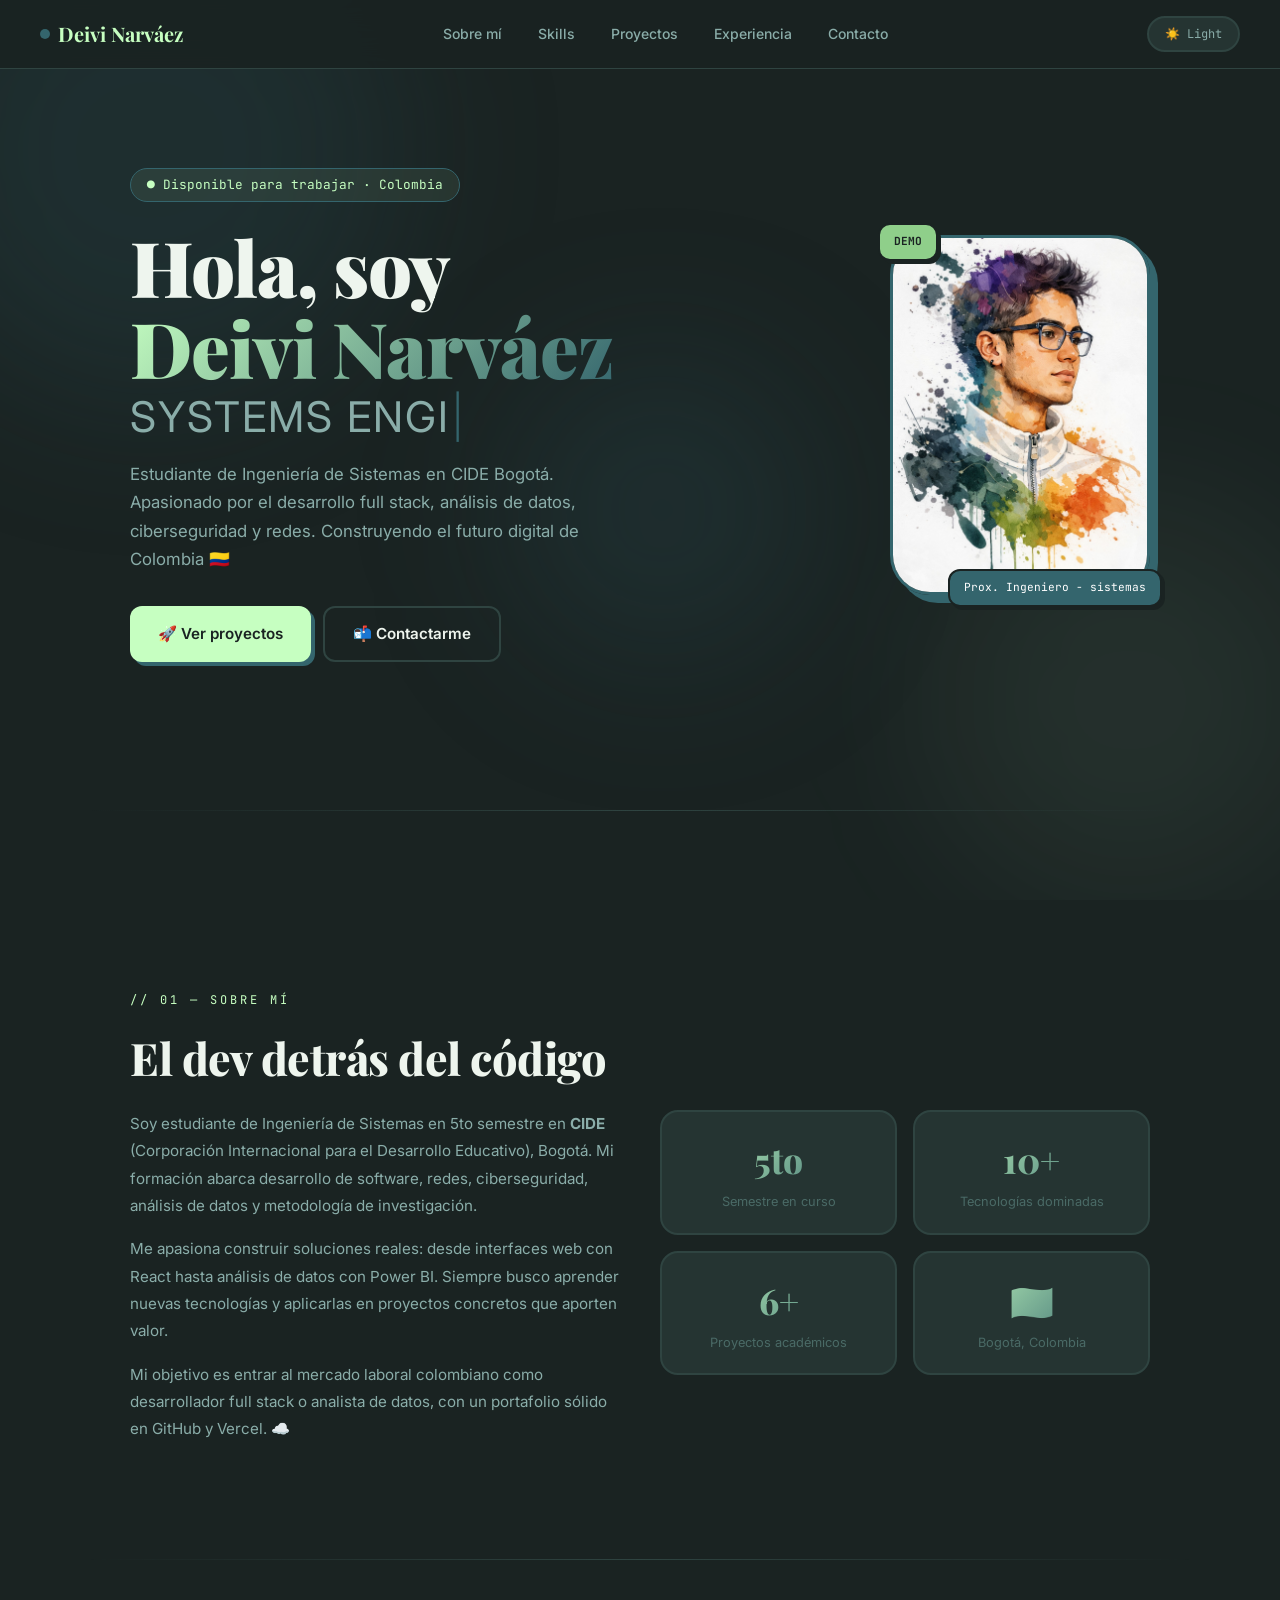
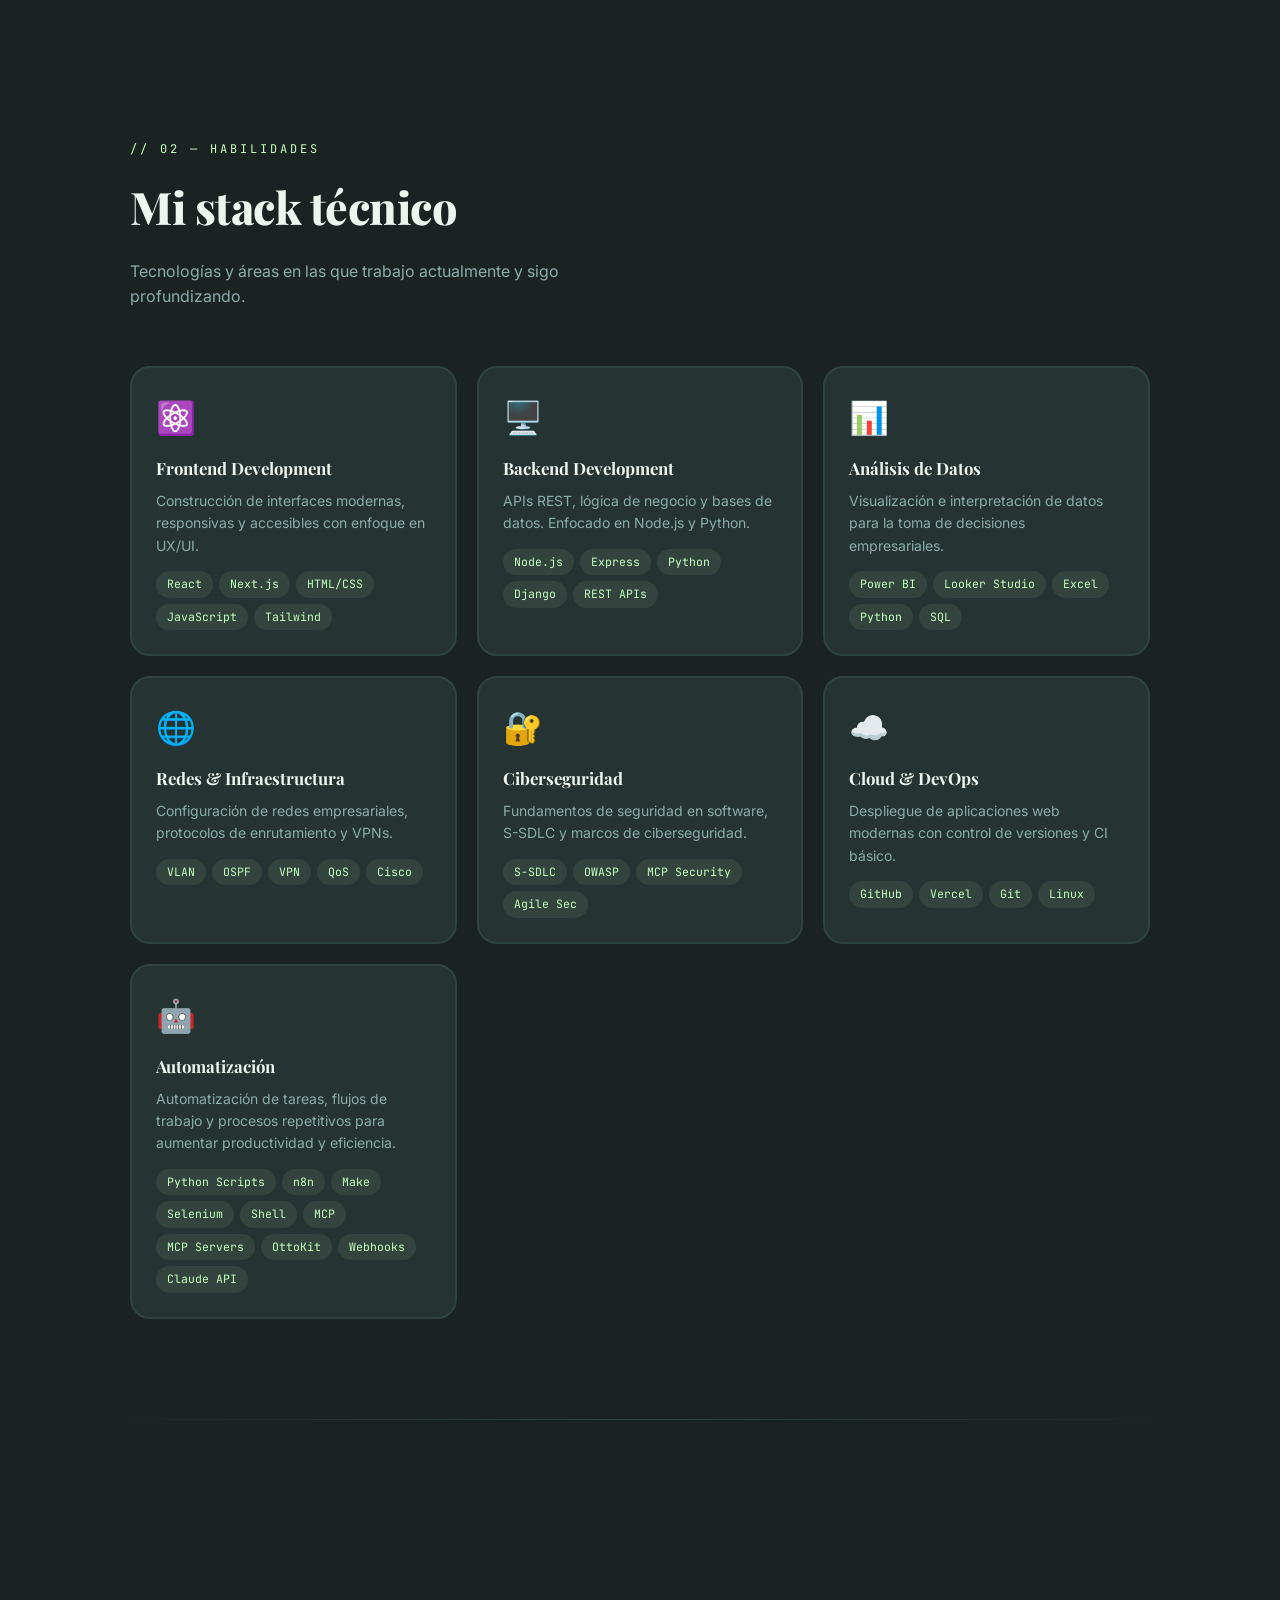
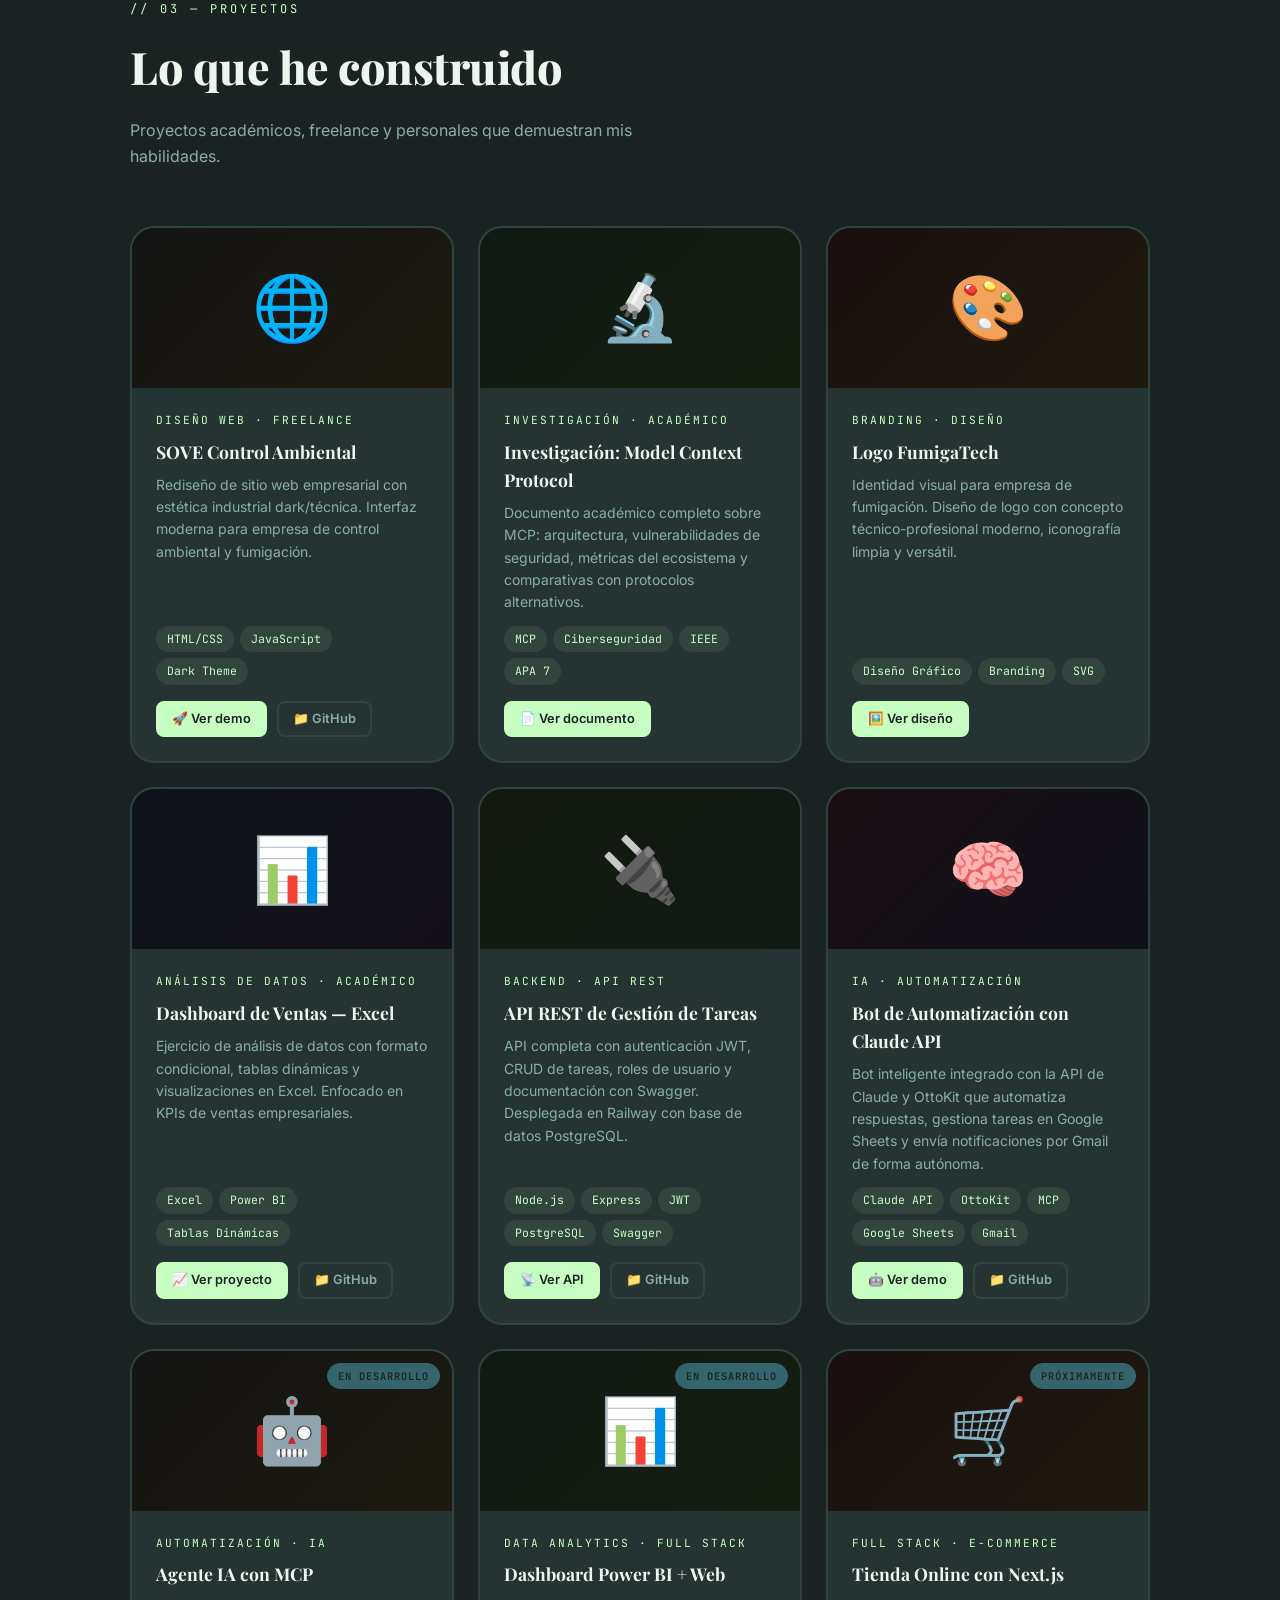
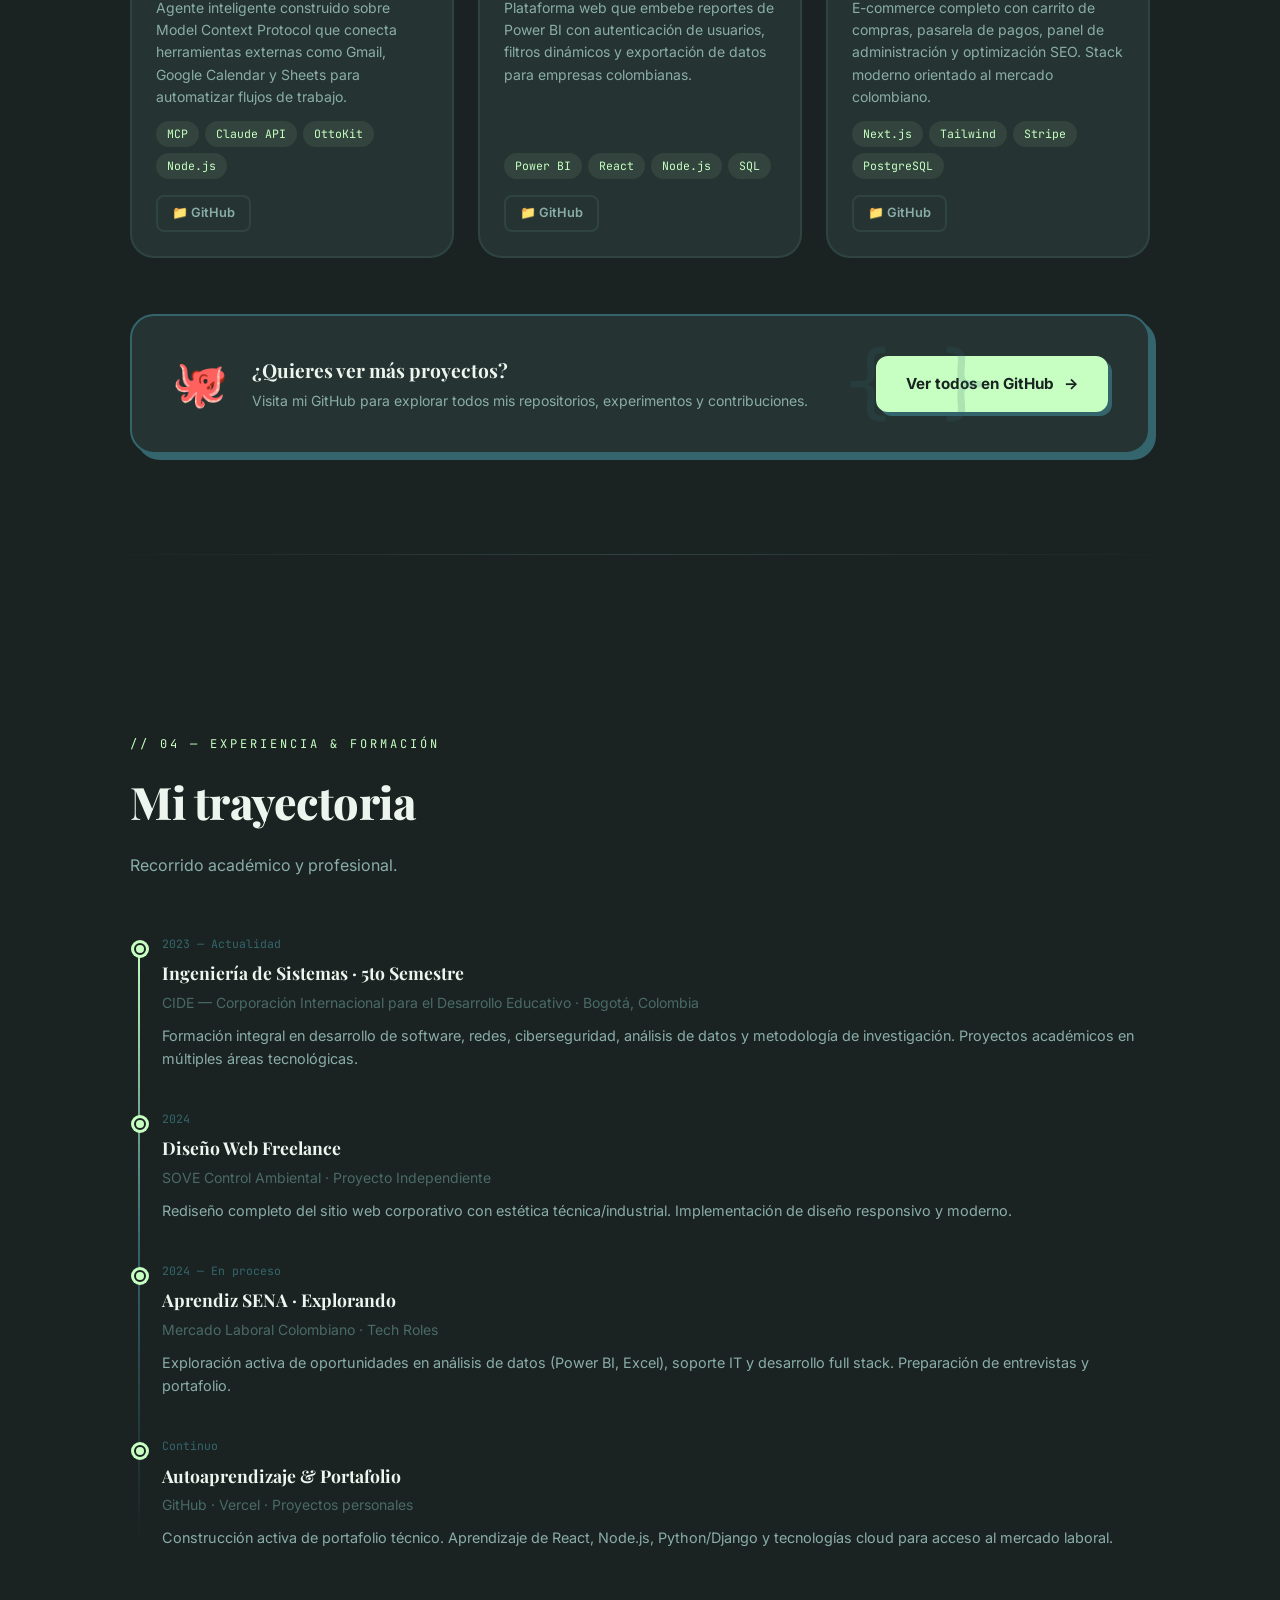
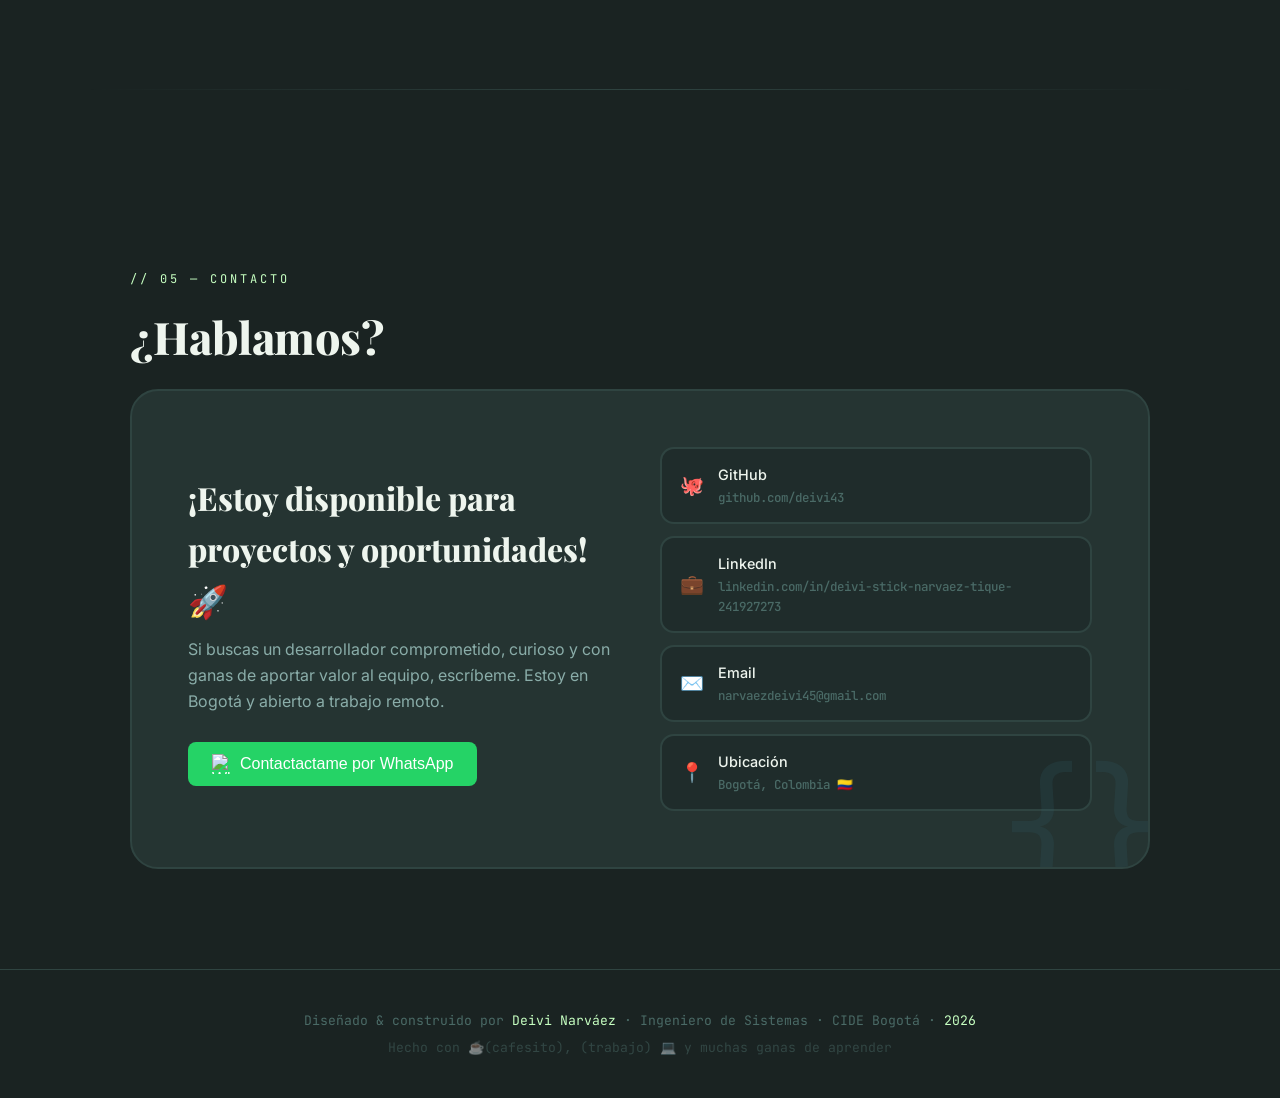
==== PAGES/index.html @ 69de1eb7 "my demo porfolio" ====
<!DOCTYPE html>
<html lang="en">
<head>
    <meta charset="UTF-8">
    <meta name="viewport" content="width=device-width, initial-scale=1.0">
    <title>Portfolio - Deivi Narváez System Engineer</title>

    <link rel="preconnect" href="https://fonts.googleapis.com">
    <link rel="icon" href="../image/imagen deivi.jpeg" type="image/x-icon">
    <link href="https://fonts.googleapis.com/css2?family=Playfair+Display:wght@700;800;900&family=Inter:wght@300;400;500;600&family=JetBrains+Mono:wght@400;600&display=swap" rel="stylesheet">
    <link rel="stylesheet" href="../STYLES/styles.css">
</head>
<body>

<div class="blob-container">
  <div class="blob blob1"></div>
  <div class="blob blob2"></div>
  <div class="blob blob3"></div>
</div>

<!-- NAV -->
<nav>
  <div class="nav-logo"><span class="dot"></span>Deivi Narváez</div>
  <div class="nav-links">
    <a href="#sobre-mi">Sobre mí</a>
    <a href="#skills">Skills</a>
    <a href="#proyectos">Proyectos</a>
    <a href="#experiencia">Experiencia</a>
    <a href="#contacto">Contacto</a>
  </div>
  <button class="theme-toggle" onclick="toggleTheme()" id="themeBtn">🌙 Dark</button>
</nav>

<main>
<!-- HERO -->
<section class="hero" id="inicio">
  <div class="hero-content fade-up">
    <div class="hero-badge">Disponible para trabajar · Colombia</div>
    <h1>
      Hola, soy<br>
      <span class="name-highlight"><span id="typewriter-name"></span><span class="cursor-blink" id="cursor1">|</span></span>
      <span class="line2"><span id="typewriter-role"></span><span class="cursor-blink" id="cursor2" style="display:none">|</span></span>
    </h1>
    <p>Estudiante de Ingeniería de Sistemas en CIDE Bogotá. Apasionado por el desarrollo full stack, análisis de datos, ciberseguridad y redes. Construyendo el futuro digital de Colombia 🇨🇴</p>
    <div class="hero-ctas">
      <a href="#proyectos" class="btn-primary">🚀 Ver proyectos</a>
      <a href="#contacto" class="btn-secondary">📬 Contactarme</a>
    </div>
  </div>
  <div class="avatar-wrap fade-up" style="transition-delay:0.2s">
    <div class="avatar-cartoon"><img src="../image/imagen deivi.jpeg" alt="Deivi Narváez" style="width:100%;height:100%;object-fit:cover;object-position:center center; background:#fff;"></div>
    <div class="avatar-badge-float">Prox. Ingeniero - sistemas</div>
    <div class="avatar-badge-float2">DEMO</div>
  </div>
</section>

<div class="deco-line"></div>

<!-- SOBRE MÍ -->
<section id="sobre-mi">
  <div class="sec-label">// 01 — Sobre mí</div>
  <div class="sec-title fade-up">El dev detrás del código</div>
  <div class="about-grid">
    <div class="about-text fade-up">
      <p>Soy estudiante de Ingeniería de Sistemas en 5to semestre en <strong>CIDE</strong> (Corporación Internacional para el Desarrollo Educativo), Bogotá. Mi formación abarca desarrollo de software, redes, ciberseguridad, análisis de datos y metodología de investigación.</p>
      <p>Me apasiona construir soluciones reales: desde interfaces web con React hasta análisis de datos con Power BI. Siempre busco aprender nuevas tecnologías y aplicarlas en proyectos concretos que aporten valor.</p>
      <p>Mi objetivo es entrar al mercado laboral colombiano como desarrollador full stack o analista de datos, con un portafolio sólido en GitHub y Vercel. ☁️</p>
    </div>
    <div class="stats-grid fade-up" style="transition-delay:0.15s">
      <div class="stat-card"><div class="num">5to</div><div class="label">Semestre en curso</div></div>
      <div class="stat-card"><div class="num">10+</div><div class="label">Tecnologías dominadas</div></div>
      <div class="stat-card"><div class="num">6+</div><div class="label">Proyectos académicos</div></div>
      <div class="stat-card"><div class="num">🇨🇴</div><div class="label">Bogotá, Colombia</div></div>
    </div>
  </div>
</section>

<div class="deco-line"></div>

<!-- SKILLS -->
<section id="skills">
  <div class="sec-label">// 02 — Habilidades</div>
  <div class="sec-title fade-up">Mi stack técnico</div>
  <p class="sec-sub fade-up">Tecnologías y áreas en las que trabajo actualmente y sigo profundizando.</p>
  <div class="skills-grid">
    <div class="skill-card fade-up">
      <span class="skill-icon">⚛️</span>
      <h3>Frontend Development</h3>
      <p>Construcción de interfaces modernas, responsivas y accesibles con enfoque en UX/UI.</p>
      <div class="skill-tags">
        <span class="tag">React</span><span class="tag">Next.js</span><span class="tag">HTML/CSS</span><span class="tag">JavaScript</span><span class="tag">Tailwind</span>
      </div>
    </div>
    <div class="skill-card fade-up" style="transition-delay:0.05s">
      <span class="skill-icon">🖥️</span>
      <h3>Backend Development</h3>
      <p>APIs REST, lógica de negocio y bases de datos. Enfocado en Node.js y Python.</p>
      <div class="skill-tags">
        <span class="tag">Node.js</span><span class="tag">Express</span><span class="tag">Python</span><span class="tag">Django</span><span class="tag">REST APIs</span>
      </div>
    </div>
    <div class="skill-card fade-up" style="transition-delay:0.1s">
      <span class="skill-icon">📊</span>
      <h3>Análisis de Datos</h3>
      <p>Visualización e interpretación de datos para la toma de decisiones empresariales.</p>
      <div class="skill-tags">
        <span class="tag">Power BI</span><span class="tag">Looker Studio</span><span class="tag">Excel</span><span class="tag">Python</span><span class="tag">SQL</span>
      </div>
    </div>
    <div class="skill-card fade-up" style="transition-delay:0.15s">
      <span class="skill-icon">🌐</span>
      <h3>Redes & Infraestructura</h3>
      <p>Configuración de redes empresariales, protocolos de enrutamiento y VPNs.</p>
      <div class="skill-tags">
        <span class="tag">VLAN</span><span class="tag">OSPF</span><span class="tag">VPN</span><span class="tag">QoS</span><span class="tag">Cisco</span>
      </div>
    </div>
    <div class="skill-card fade-up" style="transition-delay:0.2s">
      <span class="skill-icon">🔐</span>
      <h3>Ciberseguridad</h3>
      <p>Fundamentos de seguridad en software, S-SDLC y marcos de ciberseguridad.</p>
      <div class="skill-tags">
        <span class="tag">S-SDLC</span><span class="tag">OWASP</span><span class="tag">MCP Security</span><span class="tag">Agile Sec</span>
      </div>
    </div>
    <div class="skill-card fade-up" style="transition-delay:0.25s">
      <span class="skill-icon">☁️</span>
      <h3>Cloud & DevOps</h3>
      <p>Despliegue de aplicaciones web modernas con control de versiones y CI básico.</p>
      <div class="skill-tags">
        <span class="tag">GitHub</span><span class="tag">Vercel</span><span class="tag">Git</span><span class="tag">Linux</span>
      </div>
    </div>
    <div class="skill-card fade-up" style="transition-delay:0.3s">
  <span class="skill-icon">🤖</span>
  <h3>Automatización</h3>
  <p>Automatización de tareas, flujos de trabajo y procesos repetitivos para aumentar productividad y eficiencia.</p>
  <div class="skill-tags">
    <span class="tag">Python Scripts</span><span class="tag">n8n</span><span class="tag">Make</span><span class="tag">Selenium</span><span class="tag">Shell</span><span class="tag">MCP</span><span class="tag">MCP Servers</span><span class="tag">OttoKit</span><span class="tag">Webhooks</span><span class="tag">Claude API</span>
  </div>
</div>
  </div>
</section>

<div class="deco-line"></div>

<!-- PROYECTOS -->
<section id="proyectos">
  <div class="sec-label">// 03 — Proyectos</div>
  <div class="sec-title fade-up">Lo que he construido</div>
  <p class="sec-sub fade-up">Proyectos académicos, freelance y personales que demuestran mis habilidades.</p>
  <div class="projects-grid">

    <div class="project-card fade-up">
      <div class="project-thumb grad-1">🌐</div>
      <div class="project-body">
        <div class="project-category">Diseño Web · Freelance</div>
        <h3>SOVE Control Ambiental</h3>
        <p>Rediseño de sitio web empresarial con estética industrial dark/técnica. Interfaz moderna para empresa de control ambiental y fumigación.</p>
        <div class="skill-tags" style="margin-top:12px">
          <span class="tag">HTML/CSS</span><span class="tag">JavaScript</span><span class="tag">Dark Theme</span>
        </div>
        <div class="project-links">
          <a href="#" class="project-link primary">🚀 Ver demo</a>
          <a href="#" class="project-link">📁 GitHub</a>
        </div>
      </div>
    </div>

    <div class="project-card fade-up" style="transition-delay:0.08s">
      <div class="project-thumb grad-2">🔬</div>
      <div class="project-body">
        <div class="project-category">Investigación · Académico</div>
        <h3>Investigación: Model Context Protocol</h3>
        <p>Documento académico completo sobre MCP: arquitectura, vulnerabilidades de seguridad, métricas del ecosistema y comparativas con protocolos alternativos.</p>
        <div class="skill-tags" style="margin-top:12px">
          <span class="tag">MCP</span><span class="tag">Ciberseguridad</span><span class="tag">IEEE</span><span class="tag">APA 7</span>
        </div>
        <div class="project-links">
          <a href="#" class="project-link primary">📄 Ver documento</a>
        </div>
      </div>
    </div>

    <div class="project-card fade-up" style="transition-delay:0.12s">
      <div class="project-thumb grad-3">🎨</div>
      <div class="project-body">
        <div class="project-category">Branding · Diseño</div>
        <h3>Logo FumigaTech</h3>
        <p>Identidad visual para empresa de fumigación. Diseño de logo con concepto técnico-profesional moderno, iconografía limpia y versátil.</p>
        <div class="skill-tags" style="margin-top:12px">
          <span class="tag">Diseño Gráfico</span><span class="tag">Branding</span><span class="tag">SVG</span>
        </div>
        <div class="project-links">
          <a href="#" class="project-link primary">🖼️ Ver diseño</a>
        </div>
      </div>
    </div>

    <div class="project-card fade-up" style="transition-delay:0.16s">
      <div class="project-thumb grad-4">📊</div>
      <div class="project-body">
        <div class="project-category">Análisis de Datos · Académico</div>
        <h3>Dashboard de Ventas — Excel</h3>
        <p>Ejercicio de análisis de datos con formato condicional, tablas dinámicas y visualizaciones en Excel. Enfocado en KPIs de ventas empresariales.</p>
        <div class="skill-tags" style="margin-top:12px">
          <span class="tag">Excel</span><span class="tag">Power BI</span><span class="tag">Tablas Dinámicas</span>
        </div>
        <div class="project-links">
          <a href="#" class="project-link primary">📈 Ver proyecto</a>
          <a href="#" class="project-link">📁 GitHub</a>
        </div>
      </div>
    </div>

    <div class="project-card fade-up" style="transition-delay:0.2s">
  <div class="project-thumb grad-5">🔌</div>
  <div class="project-body">
    <div class="project-category">Backend · API REST</div>
    <h3>API REST de Gestión de Tareas</h3>
    <p>API completa con autenticación JWT, CRUD de tareas, roles de usuario y documentación con Swagger. Desplegada en Railway con base de datos PostgreSQL.</p>
    <div class="skill-tags" style="margin-top:12px">
      <span class="tag">Node.js</span><span class="tag">Express</span><span class="tag">JWT</span><span class="tag">PostgreSQL</span><span class="tag">Swagger</span>
    </div>
    <div class="project-links">
      <a href="#" class="project-link primary">📡 Ver API</a>
      <a href="#" class="project-link">📁 GitHub</a>
    </div>
  </div>
</div>

<div class="project-card fade-up" style="transition-delay:0.24s">
  <div class="project-thumb grad-6">🧠</div>
  <div class="project-body">
    <div class="project-category">IA · Automatización</div>
    <h3>Bot de Automatización con Claude API</h3>
    <p>Bot inteligente integrado con la API de Claude y OttoKit que automatiza respuestas, gestiona tareas en Google Sheets y envía notificaciones por Gmail de forma autónoma.</p>
    <div class="skill-tags" style="margin-top:12px">
      <span class="tag">Claude API</span><span class="tag">OttoKit</span><span class="tag">MCP</span><span class="tag">Google Sheets</span><span class="tag">Gmail</span>
    </div>
    <div class="project-links">
      <a href="#" class="project-link primary">🤖 Ver demo</a>
      <a href="#" class="project-link">📁 GitHub</a>
    </div>
  </div>
</div>

    <!-- PROYECTOS A FUTURO — badge especial -->
    <div class="project-card fade-up project-upcoming" style="transition-delay:0.28s">
      <div class="project-thumb grad-1">
        🤖
        <span class="upcoming-badge">En desarrollo</span>
      </div>
      <div class="project-body">
        <div class="project-category">Automatización · IA</div>
        <h3>Agente IA con MCP</h3>
        <p>Agente inteligente construido sobre Model Context Protocol que conecta herramientas externas como Gmail, Google Calendar y Sheets para automatizar flujos de trabajo.</p>
        <div class="skill-tags" style="margin-top:12px">
          <span class="tag">MCP</span><span class="tag">Claude API</span><span class="tag">OttoKit</span><span class="tag">Node.js</span>
        </div>
        <div class="project-links">
          <a href="#" class="project-link">📁 GitHub</a>
        </div>
      </div>
    </div>

    <div class="project-card fade-up project-upcoming" style="transition-delay:0.32s">
      <div class="project-thumb grad-2">
        📊
        <span class="upcoming-badge">En desarrollo</span>
      </div>
      <div class="project-body">
        <div class="project-category">Data Analytics · Full Stack</div>
        <h3>Dashboard Power BI + Web</h3>
        <p>Plataforma web que embebe reportes de Power BI con autenticación de usuarios, filtros dinámicos y exportación de datos para empresas colombianas.</p>
        <div class="skill-tags" style="margin-top:12px">
          <span class="tag">Power BI</span><span class="tag">React</span><span class="tag">Node.js</span><span class="tag">SQL</span>
        </div>
        <div class="project-links">
          <a href="#" class="project-link">📁 GitHub</a>
        </div>
      </div>
    </div>

    <div class="project-card fade-up project-upcoming" style="transition-delay:0.36s">
      <div class="project-thumb grad-3">
        🛒
        <span class="upcoming-badge">Próximamente</span>
      </div>
      <div class="project-body">
        <div class="project-category">Full Stack · E-commerce</div>
        <h3>Tienda Online con Next.js</h3>
        <p>E-commerce completo con carrito de compras, pasarela de pagos, panel de administración y optimización SEO. Stack moderno orientado al mercado colombiano.</p>
        <div class="skill-tags" style="margin-top:12px">
          <span class="tag">Next.js</span><span class="tag">Tailwind</span><span class="tag">Stripe</span><span class="tag">PostgreSQL</span>
        </div>
        <div class="project-links">
          <a href="#" class="project-link">📁 GitHub</a>
        </div>
      </div>
    </div>

  </div>

  <!-- BOTÓN VER MÁS EN GITHUB -->
  <div class="github-cta fade-up">
    <div class="github-cta-inner">
      <span class="github-cta-icon">🐙</span>
      <div>
        <p class="github-cta-title">¿Quieres ver más proyectos?</p>
        <p class="github-cta-sub">Visita mi GitHub para explorar todos mis repositorios, experimentos y contribuciones.</p>
      </div>
      <a href="https://github.com/deivi" target="_blank" class="btn-github">
        Ver todos en GitHub
        <span class="btn-github-arrow">→</span>
      </a>
    </div>
  </div>

</section>

<div class="deco-line"></div>

<!-- EXPERIENCIA -->
<section id="experiencia">
  <div class="sec-label">// 04 — Experiencia & Formación</div>
  <div class="sec-title fade-up">Mi trayectoria</div>
  <p class="sec-sub fade-up">Recorrido académico y profesional.</p>
  <div class="timeline fade-up">
    <div class="timeline-item">
      <div class="timeline-meta">2023 — Actualidad</div>
      <h3>Ingeniería de Sistemas · 5to Semestre</h3>
      <div class="org">CIDE — Corporación Internacional para el Desarrollo Educativo · Bogotá, Colombia</div>
      <p>Formación integral en desarrollo de software, redes, ciberseguridad, análisis de datos y metodología de investigación. Proyectos académicos en múltiples áreas tecnológicas.</p>
    </div>
    <div class="timeline-item">
      <div class="timeline-meta">2024</div>
      <h3>Diseño Web Freelance</h3>
      <div class="org">SOVE Control Ambiental · Proyecto Independiente</div>
      <p>Rediseño completo del sitio web corporativo con estética técnica/industrial. Implementación de diseño responsivo y moderno.</p>
    </div>
    <div class="timeline-item">
      <div class="timeline-meta">2024 — En proceso</div>
      <h3>Aprendiz SENA · Explorando</h3>
      <div class="org">Mercado Laboral Colombiano · Tech Roles</div>
      <p>Exploración activa de oportunidades en análisis de datos (Power BI, Excel), soporte IT y desarrollo full stack. Preparación de entrevistas y portafolio.</p>
    </div>
    <div class="timeline-item">
      <div class="timeline-meta">Continuo</div>
      <h3>Autoaprendizaje & Portafolio</h3>
      <div class="org">GitHub · Vercel · Proyectos personales</div>
      <p>Construcción activa de portafolio técnico. Aprendizaje de React, Node.js, Python/Django y tecnologías cloud para acceso al mercado laboral.</p>
    </div>
  </div>
</section>

<div class="deco-line"></div>

<!-- CONTACTO -->
<section id="contacto">
  <div class="sec-label">// 05 — Contacto</div>
  <div class="sec-title fade-up">¿Hablamos?</div>
  <div class="contact-wrap fade-up">
    <div>
      <h2>¡Estoy disponible para proyectos y oportunidades! 🚀</h2>
      <p>Si buscas un desarrollador comprometido, curioso y con ganas de aportar valor al equipo, escríbeme. Estoy en Bogotá y abierto a trabajo remoto.</p>
      <a href="https://wa.me/573042004948?text=Hola%2C%20me%20interesas" 
   target="_blank" 
   style="text-decoration: none;">
  <button style="
    background-color: #25D366;
    color: white;
    border: none;
    padding: 12px 24px;
    border-radius: 8px;
    font-size: 16px;
    cursor: pointer;
    display: flex;
    align-items: center;
    gap: 8px;
  ">
    <img src="https://upload.wikimedia.org/wikipedia/commons/6/6b/WhatsApp.svg" 
         width="20" height="20" alt="WhatsApp">
    Contactactame por WhatsApp
  </button>
</a>
    </div>
    <div class="contact-links">
      <a href="https://github.com/deivi43" class="contact-link" target="_blank">
        <span class="icon">🐙</span>
        <span>GitHub<span class="cl-sub">github.com/deivi43</span></span>
      </a>
      <a href="https://www.linkedin.com/in/deivi-stick-narvaez-tique-241927273/" class="contact-link" target="_blank">
        <span class="icon">💼</span>
        <span>LinkedIn<span class="cl-sub">linkedin.com/in/deivi-stick-narvaez-tique-241927273</span></span>
      </a>
      <a href="mailto:narvaezdeivi45@gmail.com" class="contact-link">
        <span class="icon">✉️</span>
        <span>Email<span class="cl-sub">narvaezdeivi45@gmail.com</span></span>
      </a>
      <a href="#" class="contact-link">
        <span class="icon">📍</span>
        <span>Ubicación<span class="cl-sub">Bogotá, Colombia 🇨🇴</span></span>
      </a>
    </div>
  </div>
</section>
</main>

<footer>
  <p>Diseñado & construido por <span>Deivi Narváez</span> · Ingeniero de Sistemas · CIDE Bogotá · <span>2026</span></p>
  <p style="margin-top:6px; opacity:0.5">Hecho con ☕(cafesito), (trabajo) 💻 y muchas ganas de aprender</p>
</footer>

<script src="../SCRIPTS/script.js"></script>
</html>
---- STYLES/styles.css ----
/* ===== THEME VARIABLES ===== */
:root[data-theme="dark"] {
  --bg: #1a2322;
  --bg2: #1f2c2b;
  --bg3: #243330;
  --card: #253432;
  --card-border: #2f4441;
  --accent: #C6FFC1;
  --accent2: #34656D;
  --accent3: #8fcf8a;
  --text: #eef5ee;
  --text2: #8aada9;
  --text3: #4a6a66;
  --shadow: rgba(198,255,193,0.12);
  --blob1: rgba(52,101,109,0.18);
  --blob2: rgba(198,255,193,0.06);
  --icon-filter: none;
  --cartoon-border: #34656D;
  --tag-bg: rgba(198,255,193,0.08);
  --tag-color: #C6FFC1;
}
:root[data-theme="light"] {
  --bg: #FFFBDF;
  --bg2: #f5f7d8;
  --bg3: #fffef2;
  --card: #ffffff;
  --card-border: #d6e8c8;
  --accent: #34656D;
  --accent2: #334443;
  --accent3: #5a9a54;
  --text: #1a2c2a;
  --text2: #3d5c58;
  --text3: #7a9e9a;
  --shadow: rgba(52,101,109,0.15);
  --blob1: rgba(198,255,193,0.35);
  --blob2: rgba(52,101,109,0.08);
  --icon-filter: none;
  --cartoon-border: #34656D;
  --tag-bg: rgba(52,101,109,0.1);
  --tag-color: #34656D;
}

/* ===== RESET & BASE ===== */
*, *::before, *::after { box-sizing: border-box; margin: 0; padding: 0; }
html { scroll-behavior: smooth; }
body {
  font-family: 'Inter', sans-serif;
  background: var(--bg);
  color: var(--text);
  line-height: 1.6;
  overflow-x: hidden;
  transition: background 0.4s, color 0.4s;
}

/* ===== SCROLLBAR ===== */
::-webkit-scrollbar { width: 6px; }
::-webkit-scrollbar-track { background: var(--bg2); }
::-webkit-scrollbar-thumb { background: var(--accent); border-radius: 99px; }

/* ===== ANIMATED BG BLOBS ===== */
.blob-container { position: fixed; inset: 0; pointer-events: none; z-index: 0; overflow: hidden; }
.blob {
  position: absolute; border-radius: 50%; filter: blur(80px);
  animation: blobFloat 12s ease-in-out infinite alternate;
}
.blob1 { width: 500px; height: 500px; background: var(--blob1); top: -100px; left: -100px; animation-duration: 14s; }
.blob2 { width: 400px; height: 400px; background: var(--blob2); bottom: 0; right: -50px; animation-duration: 10s; animation-delay: -5s; }
.blob3 { width: 300px; height: 300px; background: var(--blob1); top: 40%; left: 40%; animation-duration: 16s; animation-delay: -3s; }
@keyframes blobFloat {
  0% { transform: translate(0,0) scale(1); }
  100% { transform: translate(40px, 30px) scale(1.08); }
}

/* ===== NAVBAR ===== */
nav {
  position: fixed; top: 0; left: 0; right: 0; z-index: 100;
  display: flex; align-items: center; justify-content: space-between;
  padding: 16px 40px;
  background: rgba(26,35,34,0.9);
  backdrop-filter: blur(16px);
  border-bottom: 1px solid var(--card-border);
  transition: background 0.4s;
}
:root[data-theme="light"] nav { background: rgba(255,251,223,0.88); }
.nav-logo {
  font-family: 'Playfair Display', serif; font-weight: 700; font-size: 1.25rem;
  color: var(--accent); letter-spacing: 0px;
  display: flex; align-items: center; gap: 8px;
}
.nav-logo .dot { display: inline-block; width: 10px; height: 10px; background: var(--accent2); border-radius: 50%; }
.nav-links { display: flex; gap: 8px; align-items: center; }
.nav-links a {
  color: var(--text2); text-decoration: none; font-size: 0.875rem;
  padding: 6px 14px; border-radius: 99px; transition: all 0.2s;
  font-weight: 500;
}
.nav-links a:hover { background: var(--card); color: var(--text); }

/* THEME TOGGLE */
.theme-toggle {
  cursor: pointer; padding: 8px 16px; border-radius: 99px;
  border: 2px solid var(--card-border); background: var(--card);
  color: var(--text2); font-family: 'JetBrains Mono', monospace; font-size: 0.75rem;
  display: flex; align-items: center; gap: 6px;
  transition: all 0.3s; cursor: pointer;
}
.theme-toggle:hover { border-color: var(--accent); color: var(--accent); }

/* ===== MAIN WRAPPER ===== */
main { position: relative; z-index: 1; }
section { padding: 100px 40px; max-width: 1100px; margin: 0 auto; }
section:first-child { padding-top: 140px; }

/* ===== HERO ===== */
.hero { display: grid; grid-template-columns: 1fr auto; gap: 60px; align-items: center; min-height: 90vh; padding-top: 120px !important; }
.hero-badge {
  display: inline-flex; align-items: center; gap: 8px;
  background: var(--tag-bg); border: 1px solid var(--cartoon-border);
  border-radius: 99px; padding: 6px 16px; margin-bottom: 24px;
  font-size: 0.8rem; color: var(--tag-color); font-family: 'JetBrains Mono', monospace;
}
.hero-badge::before { content: '●'; animation: blink 1.5s infinite; }
@keyframes blink { 0%,100%{ opacity:1 } 50%{ opacity:0.3 } }
.hero h1 {
  font-family: 'Playfair Display', serif; font-weight: 900;
  font-size: clamp(2.8rem, 6vw, 5rem); line-height: 1.05;
  letter-spacing: -1px; margin-bottom: 20px;
}
.hero h1 .name-highlight {
  background: linear-gradient(135deg, var(--accent), var(--accent2));
  -webkit-background-clip: text; -webkit-text-fill-color: transparent;
  background-clip: text;
}
.hero h1 .line2 { color: var(--text2); font-size: 0.55em; display: block; letter-spacing: 2px; text-transform: uppercase; font-family: 'Inter', sans-serif; font-weight: 400; margin-top: 8px; }
.hero p { color: var(--text2); font-size: 1.05rem; max-width: 460px; margin-bottom: 32px; line-height: 1.7; }
.hero-ctas { display: flex; gap: 12px; flex-wrap: wrap; }
.btn-primary {
  padding: 14px 28px; border-radius: 12px;
  background: var(--accent); color: #1a2322; font-weight: 600;
  border: none; cursor: pointer; font-size: 0.95rem; text-decoration: none;
  display: inline-flex; align-items: center; gap: 8px;
  box-shadow: 4px 4px 0 var(--accent2);
  transition: all 0.2s; font-family: 'Inter', sans-serif;
}
.btn-primary:hover { transform: translate(-2px,-2px); box-shadow: 6px 6px 0 var(--accent2); }
.btn-secondary {
  padding: 14px 28px; border-radius: 12px;
  background: transparent; color: var(--text); font-weight: 600;
  border: 2px solid var(--card-border); cursor: pointer; font-size: 0.95rem;
  text-decoration: none; display: inline-flex; align-items: center; gap: 8px;
  transition: all 0.2s; font-family: 'Inter', sans-serif;
}
.btn-secondary:hover { border-color: var(--accent); color: var(--accent); }

/* CARTOON AVATAR */
.avatar-wrap {
  position: relative; flex-shrink: 0;
}
.avatar-cartoon {
  width: 260px; height: 360px; border-radius: 40px;
  border: 3px solid var(--cartoon-border);
  box-shadow: 8px 8px 0 var(--accent2);
  background: linear-gradient(135deg, var(--bg3), var(--card));
  display: flex; align-items: center; justify-content: center;
  font-size: 120px; overflow: hidden;
  position: relative;
  animation: avatarFloat 4s ease-in-out infinite;
}
@keyframes avatarFloat {
  0%,100% { transform: translateY(0); }
  50% { transform: translateY(-12px); }
}
.avatar-badge-float {
  position: absolute; bottom: -12px; right: -12px;
  background: var(--accent2); border-radius: 12px; padding: 8px 14px;
  font-family: 'JetBrains Mono', monospace; font-size: 0.7rem; color: white;
  box-shadow: 3px 3px 0 var(--bg);
  border: 2px solid var(--bg);
}
.avatar-badge-float2 {
  position: absolute; top: -12px; left: -12px;
  background: var(--accent3); border-radius: 12px; padding: 8px 14px;
  font-family: 'JetBrains Mono', monospace; font-size: 0.7rem; color: var(--bg);
  font-weight: 700; box-shadow: 3px 3px 0 var(--bg);
  border: 2px solid var(--bg);
}

/* ===== SECTION HEADERS ===== */
.sec-label {
  font-family: 'JetBrains Mono', monospace; font-size: 0.75rem;
  color: var(--accent); letter-spacing: 3px; text-transform: uppercase;
  margin-bottom: 12px;
}
.sec-title {
  font-family: 'Playfair Display', serif; font-weight: 800;
  font-size: clamp(2rem, 4vw, 2.8rem); letter-spacing: -0.5px; margin-bottom: 16px;
}
.sec-sub { color: var(--text2); font-size: 1rem; max-width: 540px; margin-bottom: 56px; }

/* ===== SKILLS SECTION ===== */
.skills-grid { display: grid; grid-template-columns: repeat(auto-fill, minmax(280px, 1fr)); gap: 20px; }
.skill-card {
  background: var(--card); border: 2px solid var(--card-border);
  border-radius: 20px; padding: 24px;
  transition: all 0.25s;
  position: relative; overflow: hidden;
}
.skill-card::before {
  content: ''; position: absolute; inset: 0;
  background: linear-gradient(135deg, var(--blob1), transparent);
  opacity: 0; transition: opacity 0.3s;
}
.skill-card:hover { border-color: var(--accent); transform: translateY(-4px) translateX(-2px); box-shadow: 6px 6px 0 var(--accent); }
.skill-card:hover::before { opacity: 1; }
.skill-icon { font-size: 2rem; margin-bottom: 12px; display: block; }
.skill-card h3 { font-family: 'Playfair Display', serif; font-weight: 700; font-size: 1.05rem; margin-bottom: 8px; }
.skill-card p { color: var(--text2); font-size: 0.875rem; line-height: 1.6; }
.skill-tags { display: flex; flex-wrap: wrap; gap: 6px; margin-top: 14px; }
.tag {
  background: var(--tag-bg); color: var(--tag-color);
  padding: 3px 10px; border-radius: 99px; font-size: 0.72rem;
  font-family: 'JetBrains Mono', monospace; border: 1px solid transparent;
  transition: border-color 0.2s;
}
.skill-card:hover .tag { border-color: var(--accent); }

/* ===== PROJECTS SECTION ===== */
.projects-grid { display: grid; grid-template-columns: repeat(auto-fill, minmax(320px, 1fr)); gap: 24px; }
.project-card {
  background: var(--card); border: 2px solid var(--card-border);
  border-radius: 24px; overflow: hidden;
  transition: all 0.25s; cursor: pointer;
  display: flex; flex-direction: column;
}
.project-card:hover { transform: translate(-4px,-4px); box-shadow: 8px 8px 0 var(--cartoon-border); border-color: var(--cartoon-border); }
.project-thumb {
  height: 160px; display: flex; align-items: center; justify-content: center;
  font-size: 64px; position: relative; overflow: hidden;
}
.project-body { padding: 24px; flex: 1; display: flex; flex-direction: column; }
.project-category {
  font-family: 'JetBrains Mono', monospace; font-size: 0.7rem;
  color: var(--accent); letter-spacing: 2px; text-transform: uppercase; margin-bottom: 8px;
}
.project-card h3 { font-family: 'Playfair Display', serif; font-weight: 700; font-size: 1.1rem; margin-bottom: 8px; }
.project-card p { color: var(--text2); font-size: 0.875rem; line-height: 1.6; flex: 1; }
.project-links { display: flex; gap: 10px; margin-top: 16px; }
.project-link {
  padding: 6px 14px; border-radius: 8px; font-size: 0.8rem; font-weight: 600;
  text-decoration: none; border: 2px solid var(--card-border);
  color: var(--text2); transition: all 0.2s;
  display: flex; align-items: center; gap: 5px;
}
.project-link:hover { border-color: var(--accent); color: var(--accent); }
.project-link.primary { background: var(--accent); color: #1a2322; border-color: var(--accent); }
.project-link.primary:hover { background: transparent; color: var(--accent); }

/* Gradient thumbs */
.grad-1 { background: linear-gradient(135deg, #141414, #1e1a10); }
.grad-2 { background: linear-gradient(135deg, #101a14, #141e10); }
.grad-3 { background: linear-gradient(135deg, #1a1010, #1e1a10); }
.grad-4 { background: linear-gradient(135deg, #10141a, #14101a); }
.grad-5 { background: linear-gradient(135deg, #141a10, #101a14); }
.grad-6 { background: linear-gradient(135deg, #1a1014, #10101a); }
:root[data-theme="light"] .grad-1 { background: linear-gradient(135deg, #f5f0e8, #ece8d8); }
:root[data-theme="light"] .grad-2 { background: linear-gradient(135deg, #e8f0ec, #eef5e8); }
:root[data-theme="light"] .grad-3 { background: linear-gradient(135deg, #f5e8e8, #f5f0e0); }
:root[data-theme="light"] .grad-4 { background: linear-gradient(135deg, #e8ecf5, #eceaf5); }
:root[data-theme="light"] .grad-5 { background: linear-gradient(135deg, #eef5e8, #e8f5ee); }
:root[data-theme="light"] .grad-6 { background: linear-gradient(135deg, #f5e8ee, #ede8f5); }

/* ===== EXPERIENCE ===== */
.timeline { position: relative; padding-left: 32px; }
.timeline::before {
  content: ''; position: absolute; left: 8px; top: 8px; bottom: 8px;
  width: 2px; background: linear-gradient(to bottom, var(--accent), var(--accent2), transparent);
}
.timeline-item { position: relative; margin-bottom: 40px; }
.timeline-item::before {
  content: ''; position: absolute; left: -28px; top: 8px;
  width: 12px; height: 12px; border-radius: 50%;
  background: var(--accent); border: 2px solid var(--bg);
  box-shadow: 0 0 0 3px var(--accent);
}
.timeline-meta {
  font-family: 'JetBrains Mono', monospace; font-size: 0.72rem;
  color: var(--accent2); margin-bottom: 6px;
}
.timeline-item h3 { font-family: 'Playfair Display', serif; font-weight: 700; font-size: 1.1rem; margin-bottom: 4px; }
.timeline-item .org { color: var(--text3); font-size: 0.875rem; margin-bottom: 10px; }
.timeline-item p { color: var(--text2); font-size: 0.9rem; line-height: 1.6; }

/* ===== ABOUT / STATS ===== */
.about-grid { display: grid; grid-template-columns: 1fr 1fr; gap: 40px; align-items: start; }
.about-text p { color: var(--text2); font-size: 0.95rem; line-height: 1.8; margin-bottom: 16px; }
.stats-grid { display: grid; grid-template-columns: 1fr 1fr; gap: 16px; }
.stat-card {
  background: var(--card); border: 2px solid var(--card-border); border-radius: 18px;
  padding: 20px; text-align: center; transition: all 0.2s;
}
.stat-card:hover { border-color: var(--accent2); box-shadow: 4px 4px 0 var(--accent2); }
.stat-card .num {
  font-family: 'Playfair Display', serif; font-weight: 800; font-size: 2.2rem;
  background: linear-gradient(135deg, var(--accent), var(--accent2));
  -webkit-background-clip: text; -webkit-text-fill-color: transparent;
  background-clip: text;
}
.stat-card .label { color: var(--text3); font-size: 0.8rem; margin-top: 4px; }

/* ===== CONTACT ===== */
.contact-wrap {
  background: var(--card); border: 2px solid var(--card-border); border-radius: 28px;
  padding: 56px; display: grid; grid-template-columns: 1fr 1fr; gap: 40px; align-items: center;
  position: relative; overflow: hidden;
}
.contact-wrap::after {
  content: '{}'; position: absolute; right: -20px; bottom: -30px;
  font-family: 'JetBrains Mono', monospace; font-size: 140px; color: var(--blob1);
  pointer-events: none; line-height: 1;
}
.contact-wrap h2 { font-family: 'Playfair Display', serif; font-weight: 800; font-size: 2rem; margin-bottom: 12px; }
.contact-wrap p { color: var(--text2); margin-bottom: 28px; }
.contact-links { display: flex; flex-direction: column; gap: 12px; }
.contact-link {
  display: flex; align-items: center; gap: 14px;
  background: var(--bg2); border: 2px solid var(--card-border);
  border-radius: 14px; padding: 14px 18px; text-decoration: none; color: var(--text);
  transition: all 0.2s; font-size: 0.9rem; font-weight: 500;
}
.contact-link:hover { border-color: var(--accent); background: var(--tag-bg); color: var(--accent); transform: translateX(4px); }
.contact-link .icon { font-size: 1.2rem; flex-shrink: 0; }
.contact-link .cl-sub { color: var(--text3); font-size: 0.78rem; display: block; margin-top: 2px; font-family: 'JetBrains Mono', monospace; }

/* ===== FOOTER ===== */
footer {
  text-align: center; padding: 40px; color: var(--text3);
  font-size: 0.82rem; font-family: 'JetBrains Mono', monospace;
  border-top: 1px solid var(--card-border);
  position: relative; z-index: 1;
}
footer span { color: var(--accent); }

/* ===== DECORATIVE ===== */
.deco-line {
  height: 1px; background: linear-gradient(to right, transparent, var(--card-border), transparent);
  margin: 0 auto 80px; max-width: 1100px;
}

/* ===== TYPEWRITER CURSOR ===== */
.cursor-blink {
  display: inline-block;
  color: var(--accent2);
  font-weight: 300;
  animation: cursorPulse 0.75s step-end infinite;
  margin-left: 2px;
}
@keyframes cursorPulse {
  0%, 100% { opacity: 1; }
  50% { opacity: 0; }
}

/* ===== ENTRY ANIMATIONS ===== */
.fade-up {
  opacity: 0; transform: translateY(30px);
  transition: opacity 0.6s ease, transform 0.6s ease;
}
.fade-up.visible { opacity: 1; transform: translateY(0); }

/* ===== RESPONSIVE ===== */
@media (max-width: 768px) {
  nav { padding: 14px 20px; }
  .nav-links { display: none; }
  section { padding: 80px 20px; }
  section:first-child { padding-top: 100px; }
  .hero { grid-template-columns: 1fr; padding-top: 100px !important; }
  .avatar-wrap { display: none; }
  .about-grid { grid-template-columns: 1fr; }
  .contact-wrap { grid-template-columns: 1fr; padding: 32px 24px; }
}

/* ===== UPCOMING PROJECT BADGE ===== */
.project-upcoming { opacity: 0.88; }
.project-upcoming:hover { opacity: 1; }
.project-thumb { position: relative; }
.upcoming-badge {
  position: absolute; top: 12px; right: 12px;
  background: var(--accent2); color: var(--bg);
  font-family: 'JetBrains Mono', monospace; font-size: 0.65rem;
  font-weight: 600; padding: 4px 10px; border-radius: 99px;
  letter-spacing: 1px; text-transform: uppercase;
  border: 1px solid var(--cartoon-border);
}

/* ===== GITHUB CTA ===== */
.github-cta {
  margin-top: 56px;
}
.github-cta-inner {
  display: flex; align-items: center; gap: 24px; flex-wrap: wrap;
  background: var(--card); border: 2px solid var(--cartoon-border);
  border-radius: 24px; padding: 32px 40px;
  box-shadow: 6px 6px 0 var(--accent2);
  position: relative; overflow: hidden;
}
.github-cta-inner::before {
  content: '{ }'; position: absolute; right: 160px; top: 50%;
  transform: translateY(-50%);
  font-family: 'JetBrains Mono', monospace; font-size: 80px;
  color: var(--blob1); pointer-events: none; line-height: 1;
}
.github-cta-icon { font-size: 2.8rem; flex-shrink: 0; }
.github-cta-title {
  font-family: 'Playfair Display', serif; font-weight: 700;
  font-size: 1.2rem; margin-bottom: 4px;
}
.github-cta-sub { color: var(--text2); font-size: 0.875rem; }
.btn-github {
  margin-left: auto; flex-shrink: 0;
  display: inline-flex; align-items: center; gap: 10px;
  padding: 14px 28px; border-radius: 12px;
  background: var(--accent); color: #1a2322; font-weight: 700;
  font-family: 'Inter', sans-serif; font-size: 0.95rem;
  text-decoration: none; border: 2px solid var(--accent);
  box-shadow: 4px 4px 0 var(--cartoon-border);
  transition: all 0.2s;
}
.btn-github:hover {
  transform: translate(-2px, -2px);
  box-shadow: 6px 6px 0 var(--cartoon-border);
}
.btn-github-arrow {
  transition: transform 0.2s;
}
.btn-github:hover .btn-github-arrow { transform: translateX(4px); }

@media (max-width: 768px) {
  .github-cta-inner { flex-direction: column; align-items: flex-start; padding: 24px; }
  .btn-github { margin-left: 0; width: 100%; justify-content: center; }
}
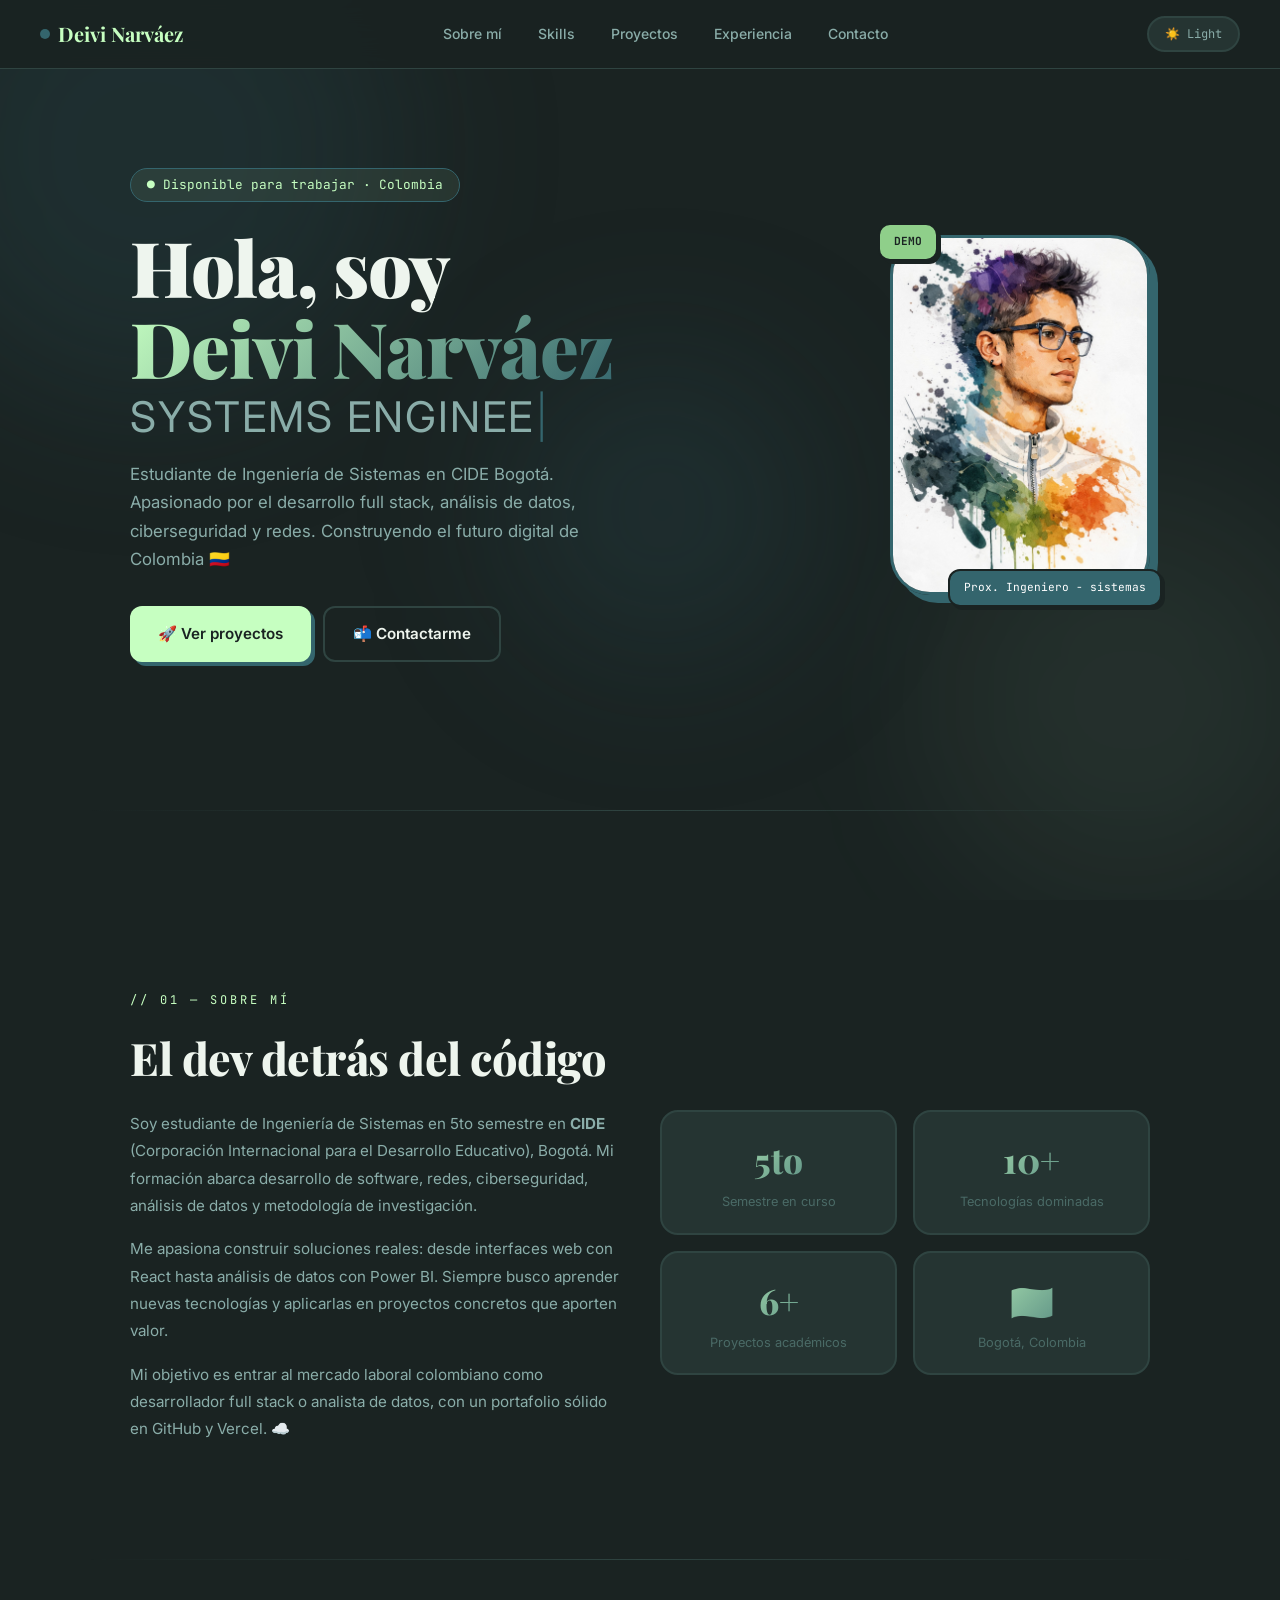
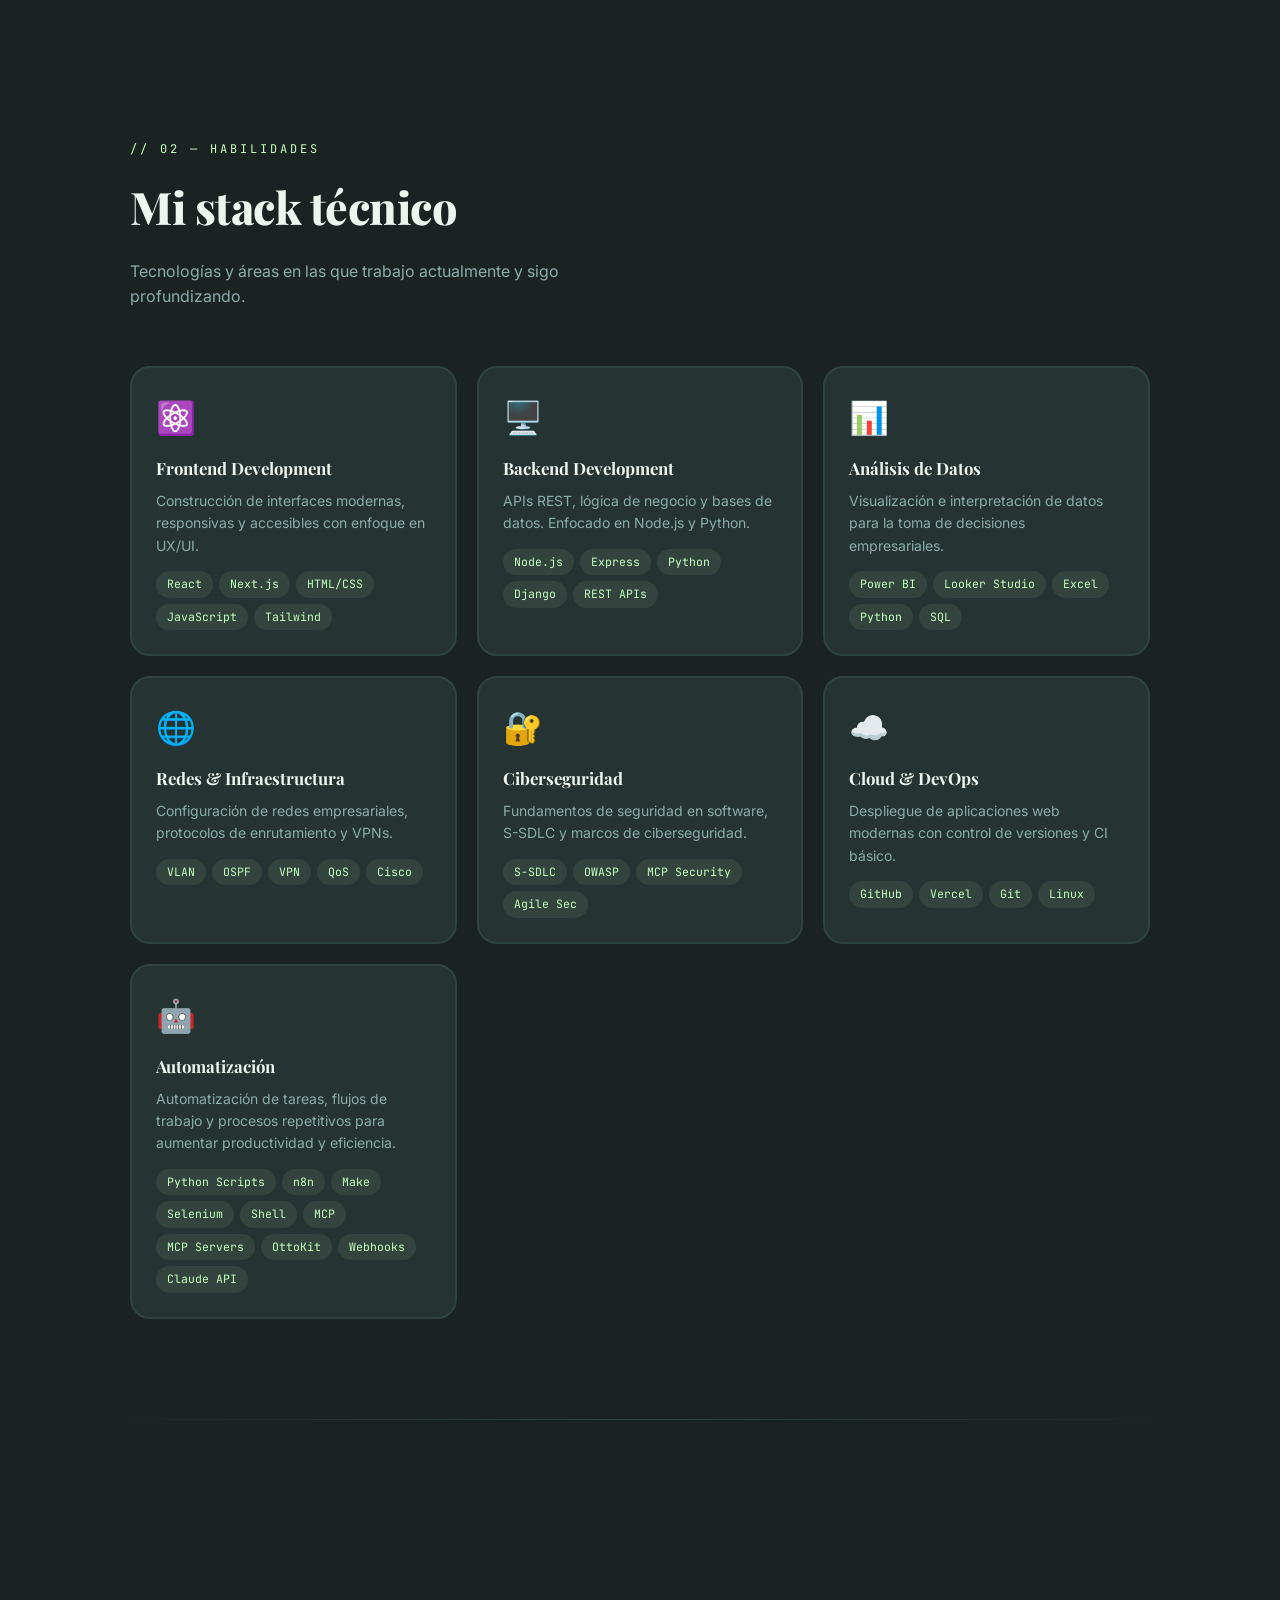
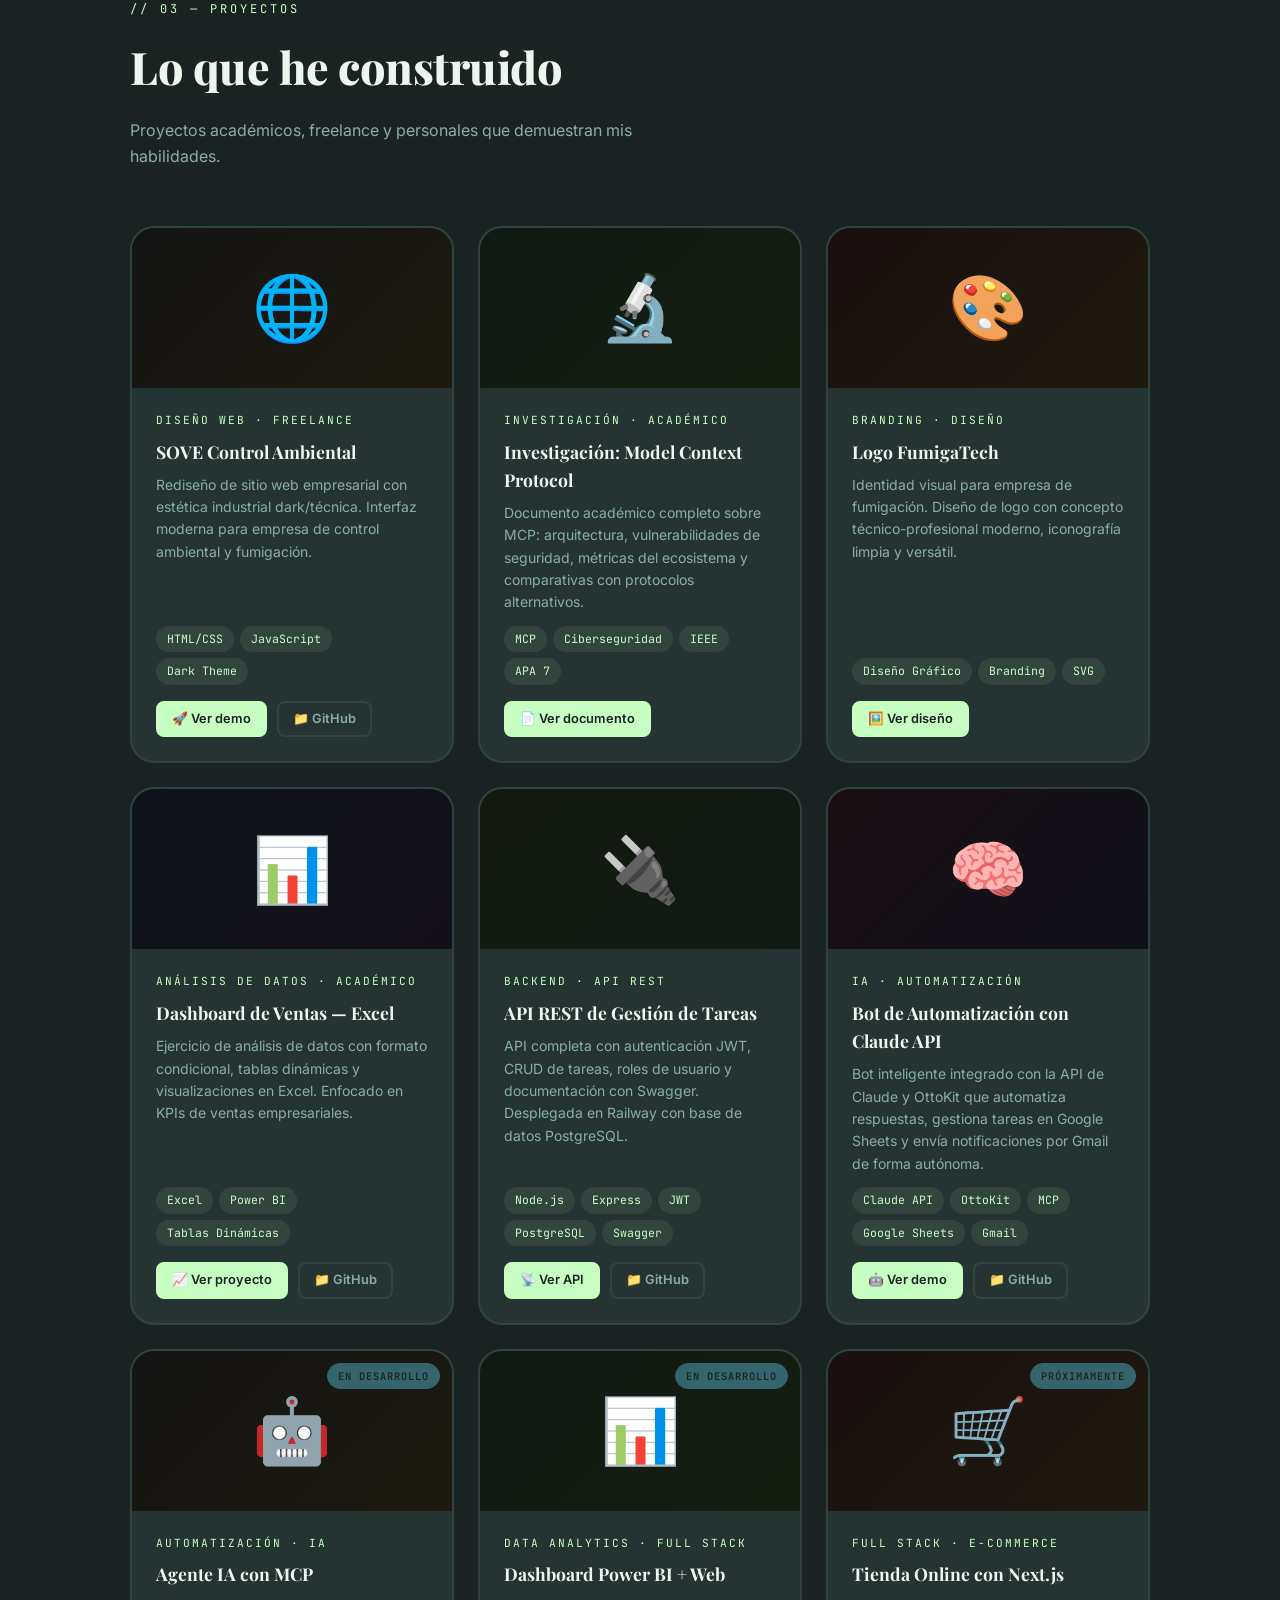
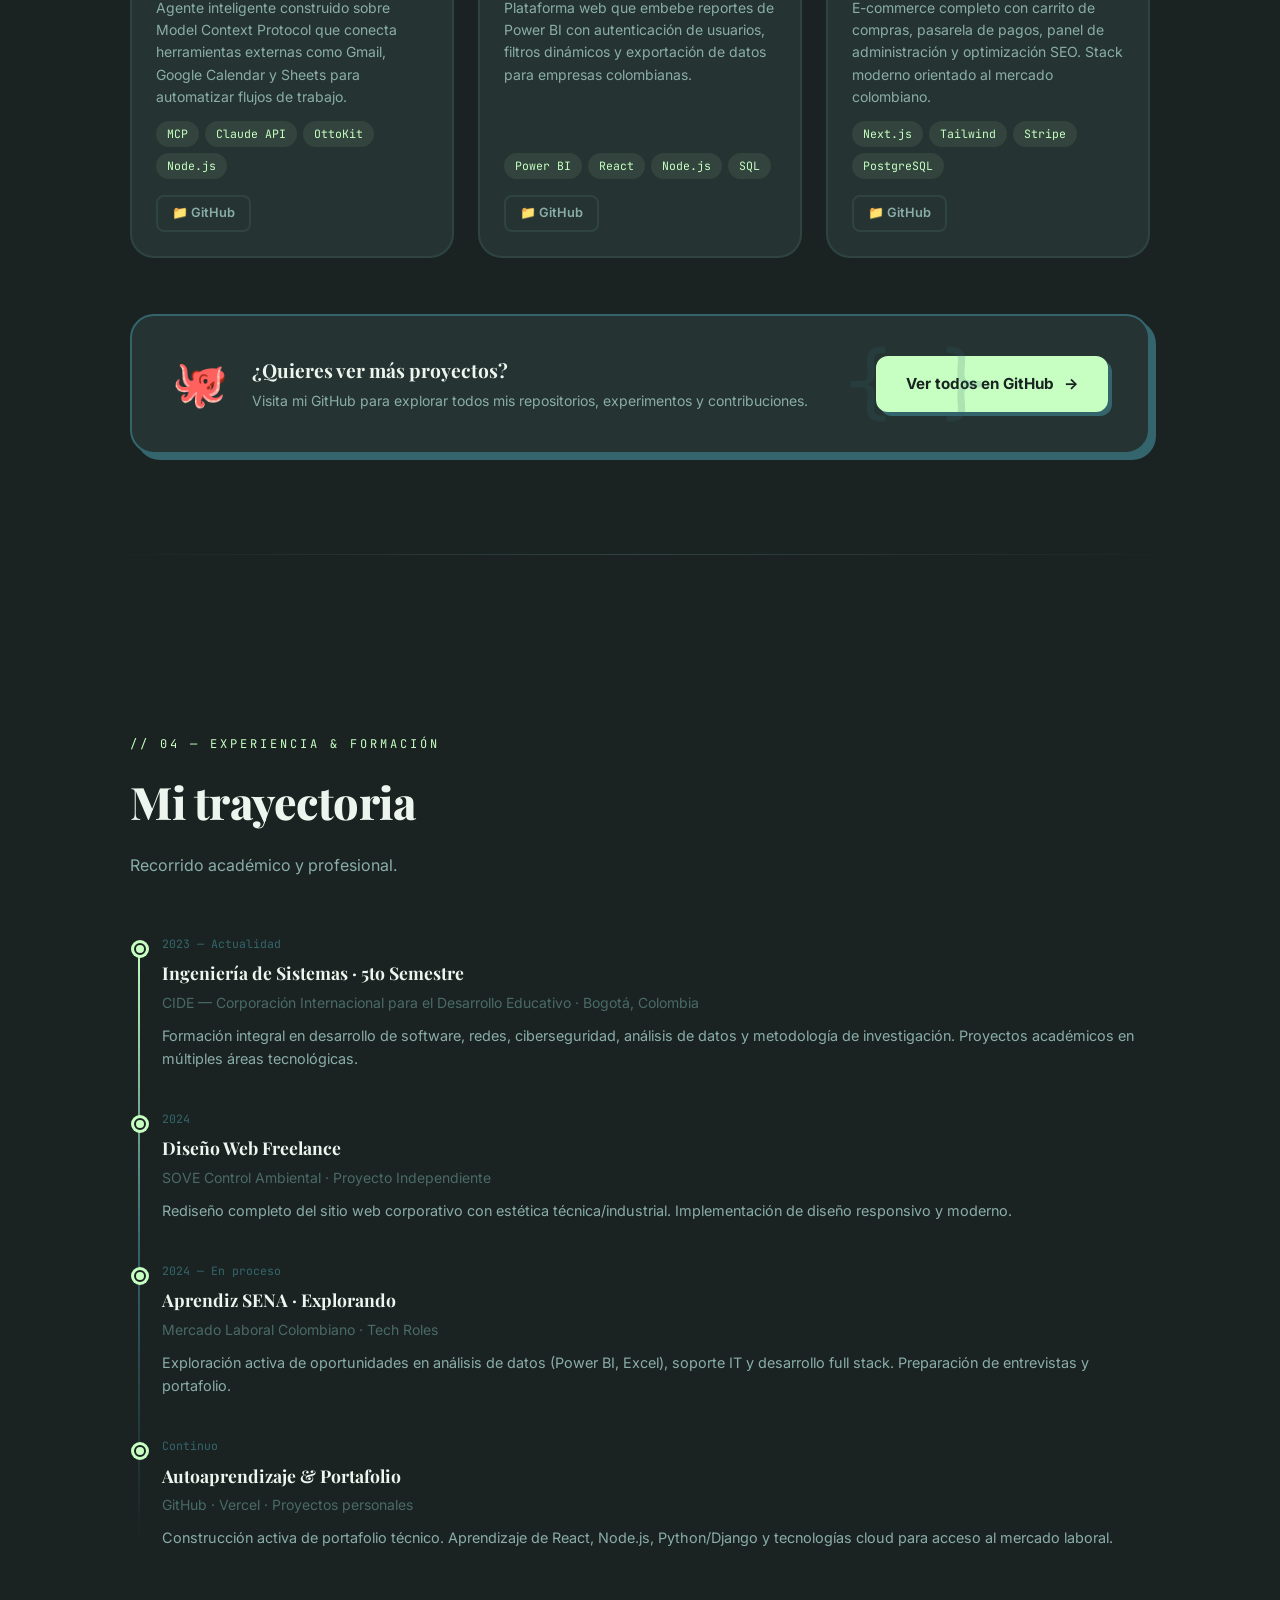
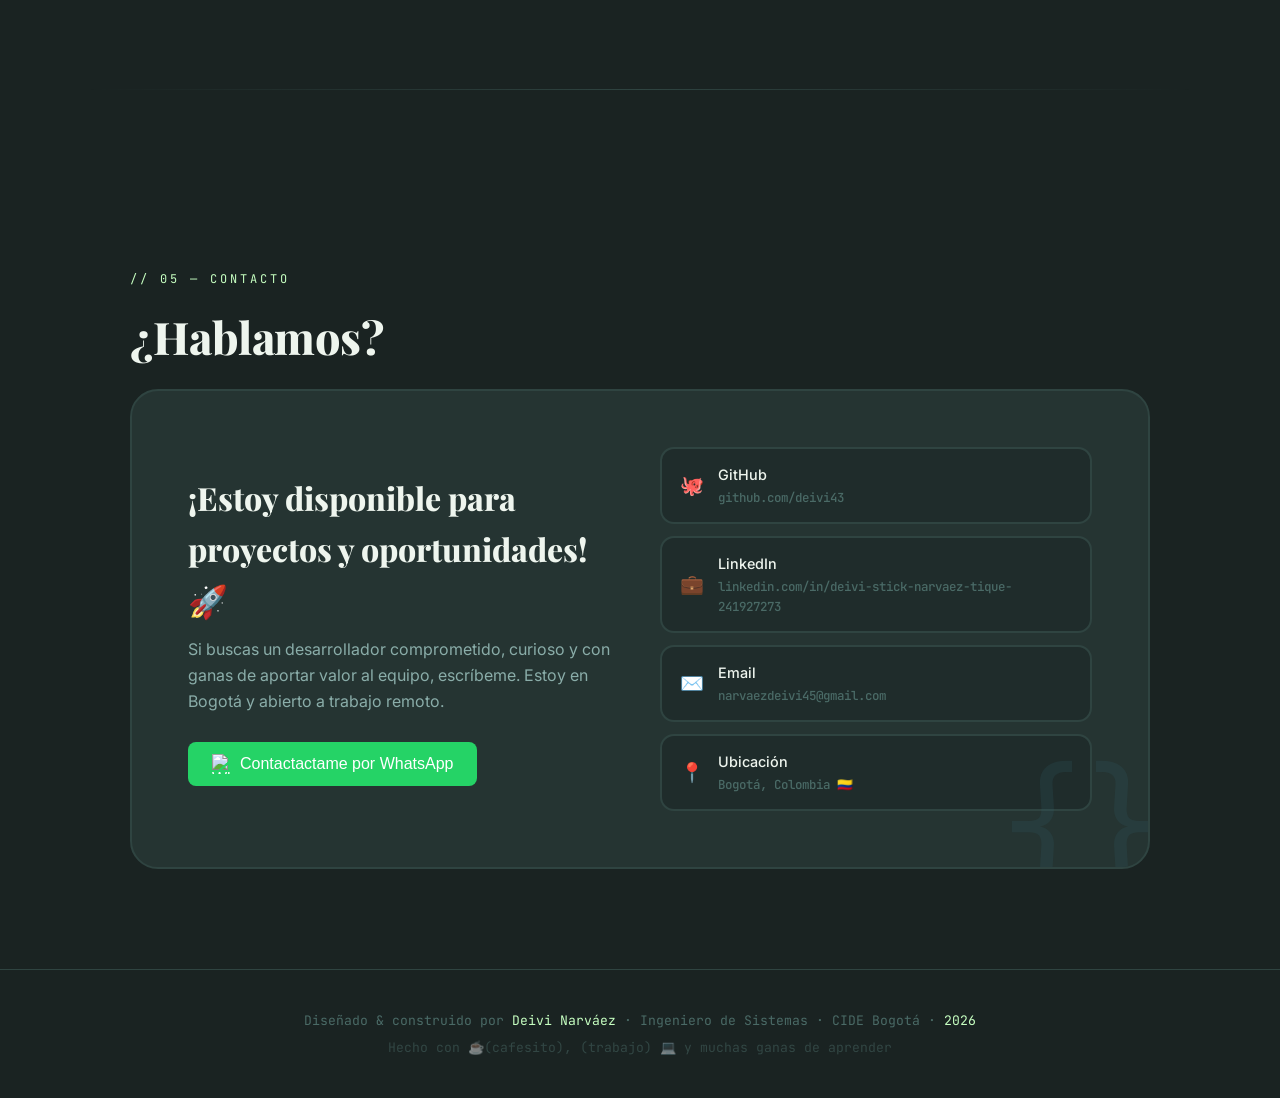
==== commit 04a5d476: "cambios en las rutas del css y js" ====
--- a/PAGES/index.html
+++ b/PAGES/index.html
@@ -6,9 +6,9 @@
     <title>Portfolio - Deivi Narváez System Engineer</title>
 
     <link rel="preconnect" href="https://fonts.googleapis.com">
-    <link rel="icon" href="../image/imagen deivi.jpeg" type="image/x-icon">
+    <link rel="icon" href="/image/imagen deivi.jpeg" type="image/x-icon">
     <link href="https://fonts.googleapis.com/css2?family=Playfair+Display:wght@700;800;900&family=Inter:wght@300;400;500;600&family=JetBrains+Mono:wght@400;600&display=swap" rel="stylesheet">
-    <link rel="stylesheet" href="../STYLES/styles.css">
+    <link rel="stylesheet" href="/STYLES/styles.css">
 </head>
 <body>
 
@@ -412,5 +412,5 @@
   <p style="margin-top:6px; opacity:0.5">Hecho con ☕(cafesito), (trabajo) 💻 y muchas ganas de aprender</p>
 </footer>
 
-<script src="../SCRIPTS/script.js"></script>
+<script src="/SCRIPTS/script.js"></script>
 </html>
